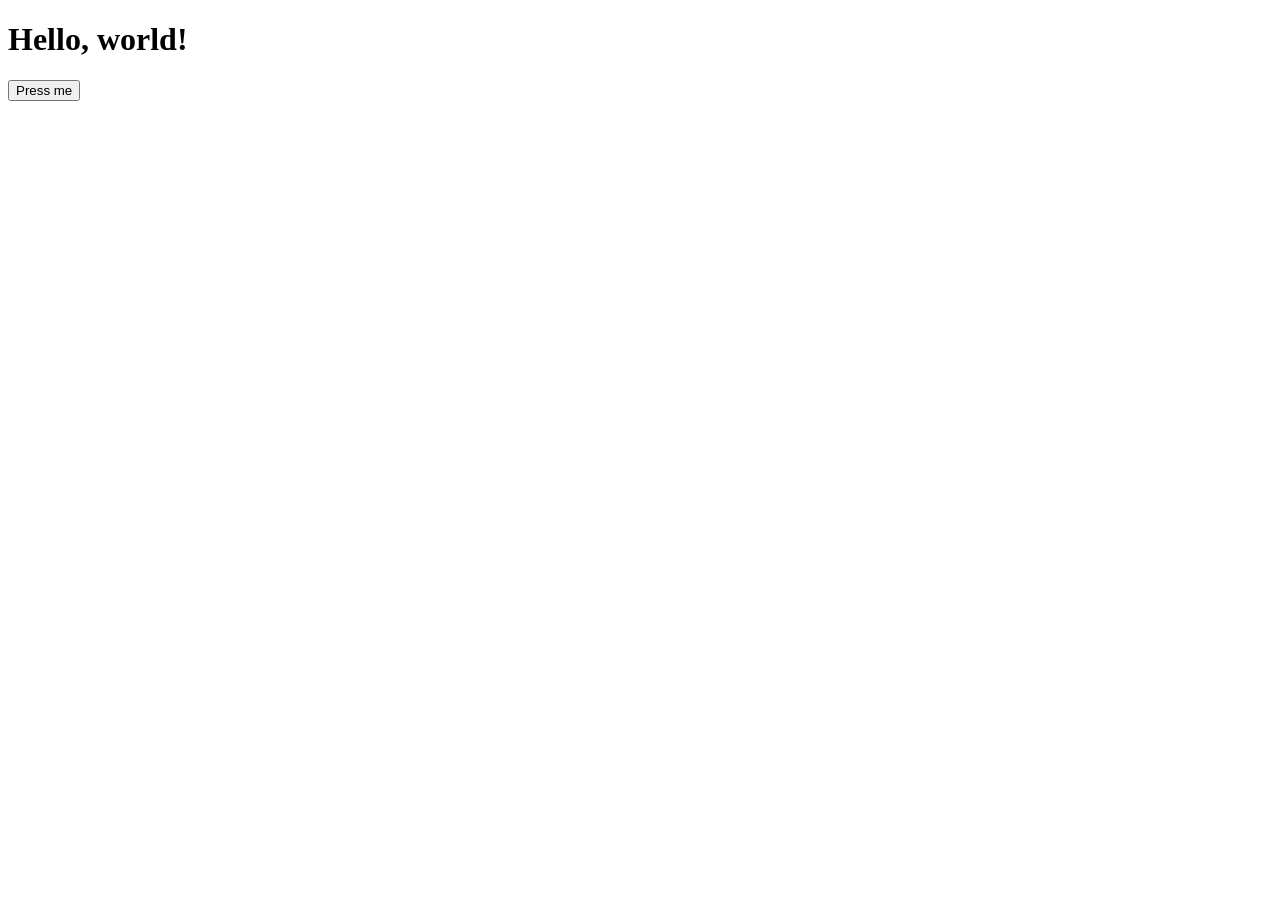
==== index.html @ caf8cec5 "Initialized workspace with Firebase Studio" ====
<!doctype html>
<html lang="en">
<head>
  <meta charset="UTF-8" />
  <meta name="viewport" content="width=device-width, initial-scale=1.0" />
  <title>Hello World</title>
  <link href='/style.css' rel='stylesheet'>
</head>
<body>
  <h1>Hello, world!</h1>
  <button onclick="console.log('hello');">Press me</button>
  <script defer type="text/javascript" src="/main.js"></script>
</body>
</html>
---- style.css ----
/* Add styles here */
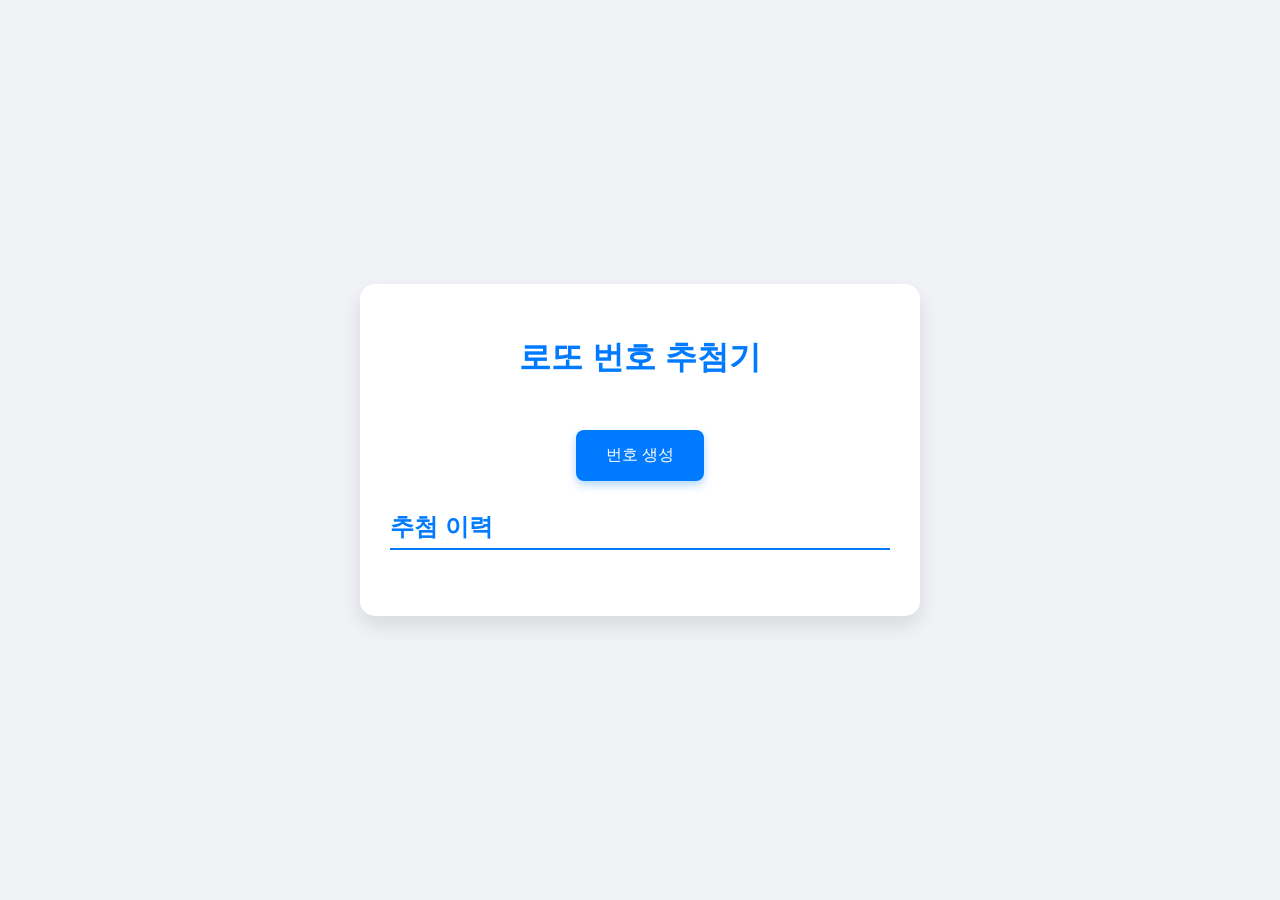
==== commit ef357c0c: "Upload all project code to GitHub" ====
--- a/index.html
+++ b/index.html
@@ -1,14 +1,22 @@
-<!doctype html>
-<html lang="en">
+
+<!DOCTYPE html>
+<html lang="ko">
 <head>
-  <meta charset="UTF-8" />
-  <meta name="viewport" content="width=device-width, initial-scale=1.0" />
-  <title>Hello World</title>
-  <link href='/style.css' rel='stylesheet'>
+    <meta charset="UTF-8">
+    <meta name="viewport" content="width=device-width, initial-scale=1.0">
+    <title>로또 번호 추첨기</title>
+    <link rel="stylesheet" href="style.css">
 </head>
 <body>
-  <h1>Hello, world!</h1>
-  <button onclick="console.log('hello');">Press me</button>
-  <script defer type="text/javascript" src="/main.js"></script>
+    <div class="container">
+        <h1>로또 번호 추첨기</h1>
+        <div id="lotto-numbers" class="lotto-numbers"></div>
+        <button id="generate-btn">번호 생성</button>
+        <div class="history">
+            <h2>추첨 이력</h2>
+            <ul id="history-list"></ul>
+        </div>
+    </div>
+    <script src="main.js"></script>
 </body>
 </html>
--- a/style.css
+++ b/style.css
@@ -1 +1,114 @@
-/* Add styles here */
+
+body {
+    font-family: 'Arial', sans-serif;
+    background-color: #f0f2f5;
+    color: #333;
+    display: flex;
+    justify-content: center;
+    align-items: center;
+    min-height: 100vh;
+    margin: 0;
+}
+
+.container {
+    background-color: #fff;
+    padding: 30px;
+    border-radius: 15px;
+    box-shadow: 0 10px 20px rgba(0, 0, 0, 0.1);
+    text-align: center;
+    width: 90%;
+    max-width: 500px;
+}
+
+h1 {
+    color: #007bff;
+    margin-bottom: 20px;
+}
+
+.lotto-numbers {
+    display: flex;
+    justify-content: center;
+    gap: 10px;
+    margin-bottom: 30px;
+}
+
+lotto-ball {
+    --ball-color: #ddd;
+    width: 50px;
+    height: 50px;
+    border-radius: 50%;
+    display: flex;
+    justify-content: center;
+    align-items: center;
+    font-size: 1.5rem;
+    font-weight: bold;
+    color: #fff;
+    background-color: var(--ball-color);
+    box-shadow: 0 4px 8px rgba(0, 0, 0, 0.2);
+    transition: transform 0.2s;
+}
+
+lotto-ball:hover {
+    transform: scale(1.1);
+}
+
+#generate-btn {
+    background-color: #007bff;
+    color: #fff;
+    border: none;
+    padding: 15px 30px;
+    font-size: 1rem;
+    border-radius: 8px;
+    cursor: pointer;
+    transition: background-color 0.3s, box-shadow 0.3s;
+    box-shadow: 0 4px 8px rgba(0, 123, 255, 0.3);
+}
+
+#generate-btn:hover {
+    background-color: #0056b3;
+    box-shadow: 0 6px 12px rgba(0, 123, 255, 0.5);
+}
+
+.history {
+    margin-top: 30px;
+    text-align: left;
+}
+
+.history h2 {
+    color: #007bff;
+    border-bottom: 2px solid #007bff;
+    padding-bottom: 5px;
+}
+
+#history-list {
+    list-style: none;
+    padding: 0;
+    max-height: 200px;
+    overflow-y: auto;
+}
+
+#history-list li {
+    background-color: #f8f9fa;
+    padding: 10px;
+    border-radius: 5px;
+    margin-bottom: 5px;
+    display: flex;
+    justify-content: space-between;
+    align-items: center;
+}
+
+@media (max-width: 600px) {
+    .container {
+        padding: 20px;
+    }
+
+    lotto-ball {
+        width: 40px;
+        height: 40px;
+        font-size: 1.2rem;
+    }
+
+    #generate-btn {
+        padding: 12px 25px;
+    }
+}
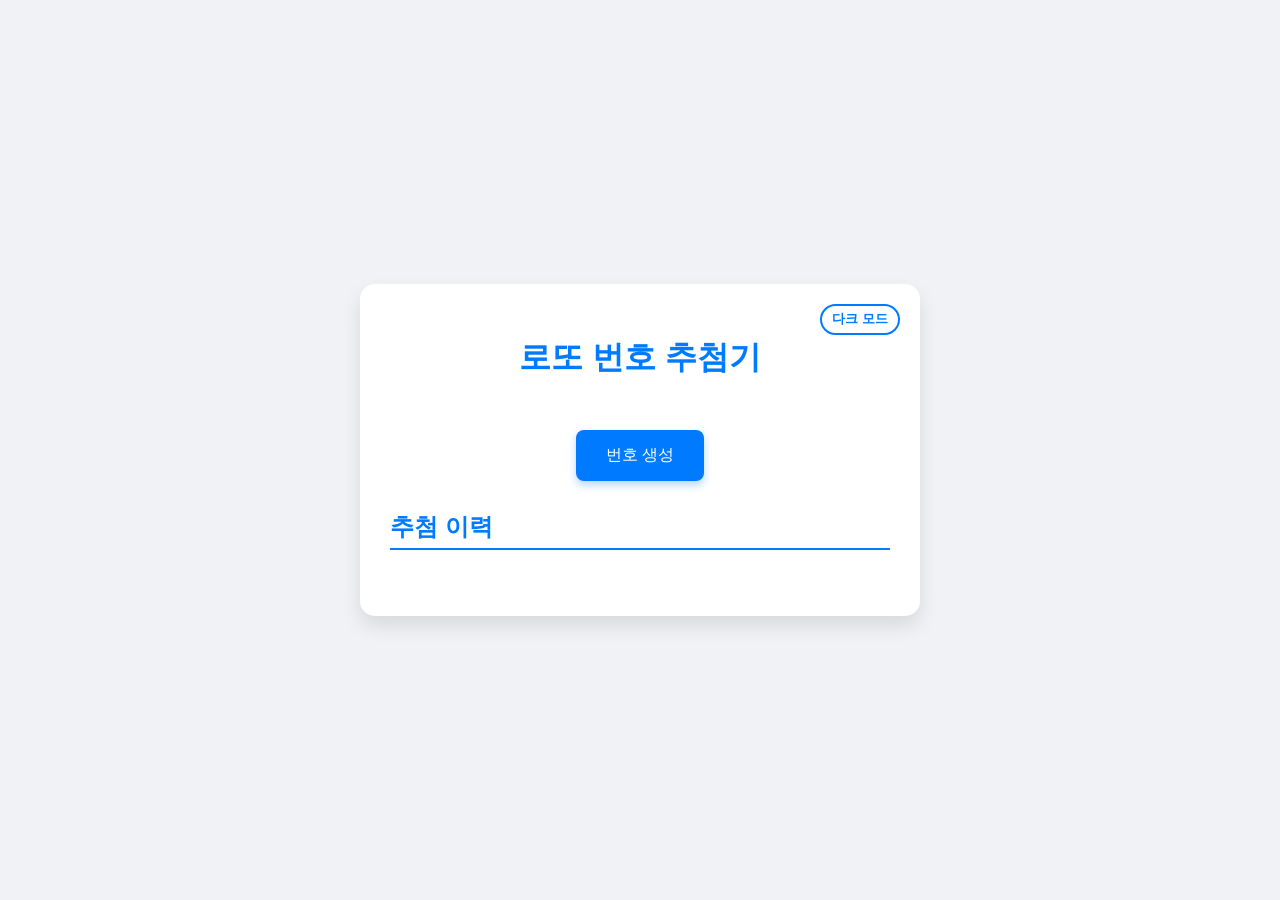
==== commit d75dfcc3: "Add dark/light mode toggle and theme persistence" ====
--- a/index.html
+++ b/index.html
@@ -9,6 +9,9 @@
 </head>
 <body>
     <div class="container">
+        <div class="theme-toggle-wrapper">
+            <button id="theme-toggle">다크 모드</button>
+        </div>
         <h1>로또 번호 추첨기</h1>
         <div id="lotto-numbers" class="lotto-numbers"></div>
         <button id="generate-btn">번호 생성</button>
--- a/style.css
+++ b/style.css
@@ -1,27 +1,77 @@
+
+:root {
+    --bg-color: #f0f2f5;
+    --container-bg: #fff;
+    --text-color: #333;
+    --primary-color: #007bff;
+    --primary-hover: #0056b3;
+    --history-bg: #f8f9fa;
+    --border-color: #007bff;
+    --ball-shadow: rgba(0, 0, 0, 0.2);
+    --container-shadow: rgba(0, 0, 0, 0.1);
+}
+
+[data-theme='dark'] {
+    --bg-color: #1a1a1a;
+    --container-bg: #2d2d2d;
+    --text-color: #f0f2f5;
+    --primary-color: #375a7f;
+    --primary-hover: #2b4764;
+    --history-bg: #3d3d3d;
+    --border-color: #375a7f;
+    --ball-shadow: rgba(0, 0, 0, 0.5);
+    --container-shadow: rgba(0, 0, 0, 0.3);
+}
 
 body {
     font-family: 'Arial', sans-serif;
-    background-color: #f0f2f5;
-    color: #333;
+    background-color: var(--bg-color);
+    color: var(--text-color);
     display: flex;
     justify-content: center;
     align-items: center;
     min-height: 100vh;
     margin: 0;
+    transition: background-color 0.3s, color 0.3s;
 }
 
 .container {
-    background-color: #fff;
+    background-color: var(--container-bg);
     padding: 30px;
     border-radius: 15px;
-    box-shadow: 0 10px 20px rgba(0, 0, 0, 0.1);
+    box-shadow: 0 10px 20px var(--container-shadow);
     text-align: center;
     width: 90%;
     max-width: 500px;
+    transition: background-color 0.3s, box-shadow 0.3s;
+    position: relative;
+}
+
+.theme-toggle-wrapper {
+    position: absolute;
+    top: 20px;
+    right: 20px;
+}
+
+#theme-toggle {
+    background: none;
+    border: 2px solid var(--primary-color);
+    color: var(--primary-color);
+    padding: 5px 10px;
+    border-radius: 20px;
+    cursor: pointer;
+    font-size: 0.8rem;
+    font-weight: bold;
+    transition: all 0.3s;
+}
+
+#theme-toggle:hover {
+    background-color: var(--primary-color);
+    color: #fff;
 }
 
 h1 {
-    color: #007bff;
+    color: var(--primary-color);
     margin-bottom: 20px;
 }
 
@@ -32,28 +82,8 @@
     margin-bottom: 30px;
 }
 
-lotto-ball {
-    --ball-color: #ddd;
-    width: 50px;
-    height: 50px;
-    border-radius: 50%;
-    display: flex;
-    justify-content: center;
-    align-items: center;
-    font-size: 1.5rem;
-    font-weight: bold;
-    color: #fff;
-    background-color: var(--ball-color);
-    box-shadow: 0 4px 8px rgba(0, 0, 0, 0.2);
-    transition: transform 0.2s;
-}
-
-lotto-ball:hover {
-    transform: scale(1.1);
-}
-
 #generate-btn {
-    background-color: #007bff;
+    background-color: var(--primary-color);
     color: #fff;
     border: none;
     padding: 15px 30px;
@@ -65,7 +95,7 @@
 }
 
 #generate-btn:hover {
-    background-color: #0056b3;
+    background-color: var(--primary-hover);
     box-shadow: 0 6px 12px rgba(0, 123, 255, 0.5);
 }
 
@@ -75,8 +105,8 @@
 }
 
 .history h2 {
-    color: #007bff;
-    border-bottom: 2px solid #007bff;
+    color: var(--primary-color);
+    border-bottom: 2px solid var(--border-color);
     padding-bottom: 5px;
 }
 
@@ -88,13 +118,14 @@
 }
 
 #history-list li {
-    background-color: #f8f9fa;
+    background-color: var(--history-bg);
     padding: 10px;
     border-radius: 5px;
     margin-bottom: 5px;
     display: flex;
     justify-content: space-between;
     align-items: center;
+    transition: background-color 0.3s;
 }
 
 @media (max-width: 600px) {
@@ -102,12 +133,6 @@
         padding: 20px;
     }
 
-    lotto-ball {
-        width: 40px;
-        height: 40px;
-        font-size: 1.2rem;
-    }
-
     #generate-btn {
         padding: 12px 25px;
     }
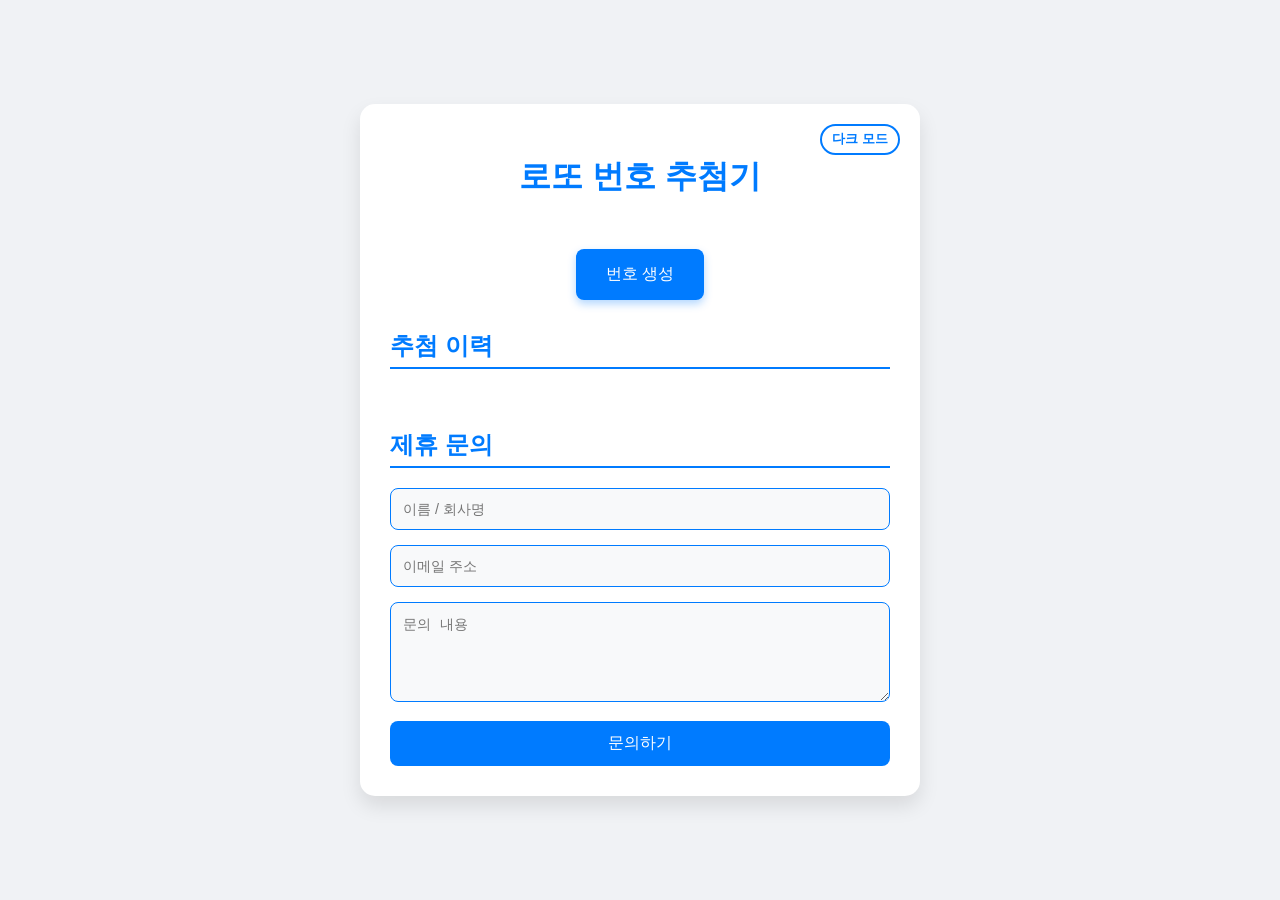
==== commit 66c209a3: "Add partnership inquiry form with Formspree integration" ====
--- a/index.html
+++ b/index.html
@@ -19,6 +19,21 @@
             <h2>추첨 이력</h2>
             <ul id="history-list"></ul>
         </div>
+        <div class="partnership">
+            <h2>제휴 문의</h2>
+            <form action="https://formspree.io/f/mgobdqrw" method="POST" id="partnership-form">
+                <div class="form-group">
+                    <input type="text" name="name" placeholder="이름 / 회사명" required>
+                </div>
+                <div class="form-group">
+                    <input type="email" name="_replyto" placeholder="이메일 주소" required>
+                </div>
+                <div class="form-group">
+                    <textarea name="message" placeholder="문의 내용" required></textarea>
+                </div>
+                <button type="submit" id="submit-btn">문의하기</button>
+            </form>
+        </div>
     </div>
     <script src="main.js"></script>
 </body>
--- a/style.css
+++ b/style.css
@@ -128,6 +128,57 @@
     transition: background-color 0.3s;
 }
 
+.partnership {
+    margin-top: 40px;
+    text-align: left;
+}
+
+.partnership h2 {
+    color: var(--primary-color);
+    border-bottom: 2px solid var(--border-color);
+    padding-bottom: 5px;
+}
+
+#partnership-form {
+    display: flex;
+    flex-direction: column;
+    gap: 15px;
+    margin-top: 15px;
+}
+
+.form-group input,
+.form-group textarea {
+    width: 100%;
+    padding: 12px;
+    border: 1px solid var(--border-color);
+    border-radius: 8px;
+    background-color: var(--history-bg);
+    color: var(--text-color);
+    font-size: 0.9rem;
+    box-sizing: border-box;
+    transition: background-color 0.3s, border-color 0.3s;
+}
+
+.form-group textarea {
+    height: 100px;
+    resize: vertical;
+}
+
+#submit-btn {
+    background-color: var(--primary-color);
+    color: #fff;
+    border: none;
+    padding: 12px;
+    font-size: 1rem;
+    border-radius: 8px;
+    cursor: pointer;
+    transition: background-color 0.3s;
+}
+
+#submit-btn:hover {
+    background-color: var(--primary-hover);
+}
+
 @media (max-width: 600px) {
     .container {
         padding: 20px;
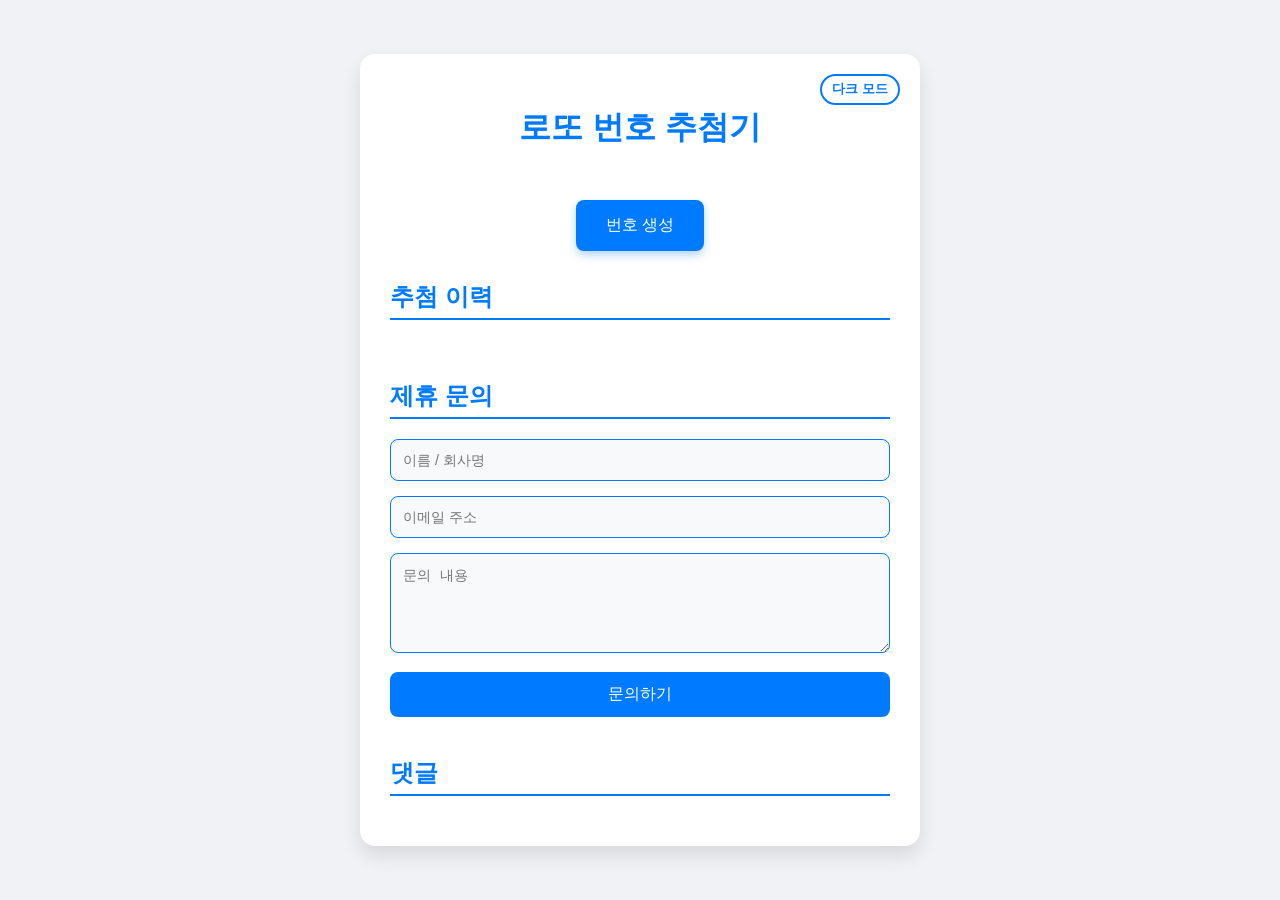
==== commit 579cfa41: "Integrate Disqus comment system" ====
--- a/index.html
+++ b/index.html
@@ -34,6 +34,19 @@
                 <button type="submit" id="submit-btn">문의하기</button>
             </form>
         </div>
+        <div class="comments">
+            <h2>댓글</h2>
+            <div id="disqus_thread"></div>
+            <script>
+                (function() {
+                var d = document, s = d.createElement('script');
+                s.src = 'https://konj-1.disqus.com/embed.js';
+                s.setAttribute('data-timestamp', +new Date());
+                (d.head || d.body).appendChild(s);
+                })();
+            </script>
+            <noscript>Please enable JavaScript to view the <a href="https://disqus.com/?ref_noscript">comments powered by Disqus.</a></noscript>
+        </div>
     </div>
     <script src="main.js"></script>
 </body>
--- a/style.css
+++ b/style.css
@@ -179,6 +179,18 @@
     background-color: var(--primary-hover);
 }
 
+.comments {
+    margin-top: 40px;
+    text-align: left;
+}
+
+.comments h2 {
+    color: var(--primary-color);
+    border-bottom: 2px solid var(--border-color);
+    padding-bottom: 5px;
+    margin-bottom: 20px;
+}
+
 @media (max-width: 600px) {
     .container {
         padding: 20px;
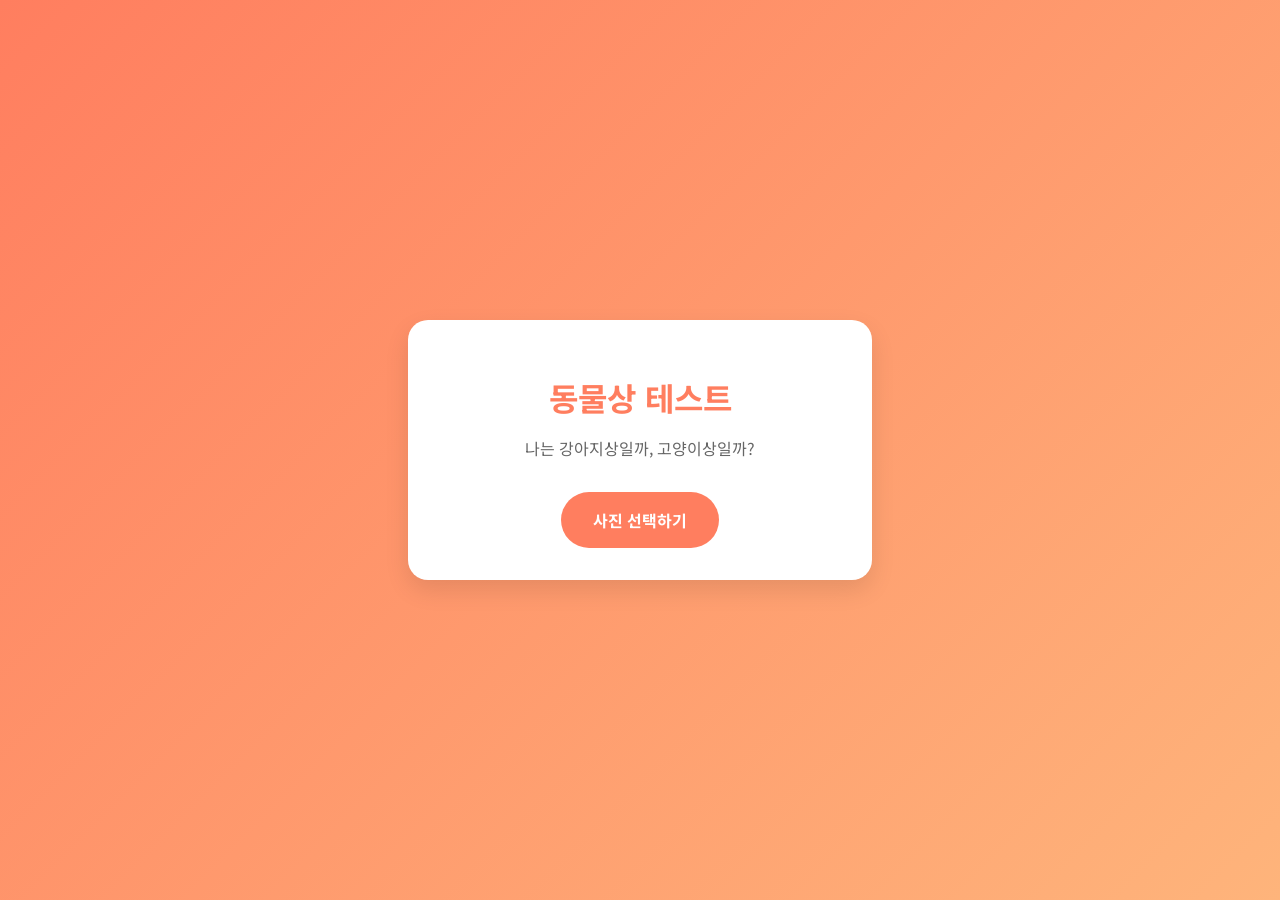
==== commit a8f60b5f: "feat: implement animal face test using teachable machine" ====
--- a/index.html
+++ b/index.html
@@ -1,53 +1,36 @@
-
 <!DOCTYPE html>
 <html lang="ko">
 <head>
     <meta charset="UTF-8">
     <meta name="viewport" content="width=device-width, initial-scale=1.0">
-    <title>로또 번호 추첨기</title>
+    <title>동물상 테스트 - 강아지? 고양이?</title>
     <link rel="stylesheet" href="style.css">
+    <link href="https://fonts.googleapis.com/css2?family=Noto+Sans+KR:wght@400;700&display=swap" rel="stylesheet">
 </head>
 <body>
     <div class="container">
-        <div class="theme-toggle-wrapper">
-            <button id="theme-toggle">다크 모드</button>
+        <h1>동물상 테스트</h1>
+        <p class="subtitle">나는 강아지상일까, 고양이상일까?</p>
+        
+        <div class="upload-section">
+            <input type="file" id="image-upload" accept="image/*" hidden>
+            <label for="image-upload" class="upload-btn">사진 선택하기</label>
         </div>
-        <h1>로또 번호 추첨기</h1>
-        <div id="lotto-numbers" class="lotto-numbers"></div>
-        <button id="generate-btn">번호 생성</button>
-        <div class="history">
-            <h2>추첨 이력</h2>
-            <ul id="history-list"></ul>
+
+        <div id="loading" class="hidden">
+            <div class="spinner"></div>
+            <p>AI가 분석 중입니다...</p>
         </div>
-        <div class="partnership">
-            <h2>제휴 문의</h2>
-            <form action="https://formspree.io/f/mgobdqrw" method="POST" id="partnership-form">
-                <div class="form-group">
-                    <input type="text" name="name" placeholder="이름 / 회사명" required>
-                </div>
-                <div class="form-group">
-                    <input type="email" name="_replyto" placeholder="이메일 주소" required>
-                </div>
-                <div class="form-group">
-                    <textarea name="message" placeholder="문의 내용" required></textarea>
-                </div>
-                <button type="submit" id="submit-btn">문의하기</button>
-            </form>
-        </div>
-        <div class="comments">
-            <h2>댓글</h2>
-            <div id="disqus_thread"></div>
-            <script>
-                (function() {
-                var d = document, s = d.createElement('script');
-                s.src = 'https://konj-1.disqus.com/embed.js';
-                s.setAttribute('data-timestamp', +new Date());
-                (d.head || d.body).appendChild(s);
-                })();
-            </script>
-            <noscript>Please enable JavaScript to view the <a href="https://disqus.com/?ref_noscript">comments powered by Disqus.</a></noscript>
+
+        <div id="result-container" class="hidden">
+            <img id="image-preview" src="#" alt="미리보기">
+            <div id="label-container"></div>
+            <button onclick="location.reload()" class="retry-btn">다시 하기</button>
         </div>
     </div>
+
+    <script src="https://cdn.jsdelivr.net/npm/@tensorflow/tfjs@latest/dist/tf.min.js"></script>
+    <script src="https://cdn.jsdelivr.net/npm/@teachablemachine/image@latest/dist/teachablemachine-image.min.js"></script>
     <script src="main.js"></script>
 </body>
 </html>
--- a/style.css
+++ b/style.css
@@ -1,202 +1,117 @@
-
 :root {
-    --bg-color: #f0f2f5;
-    --container-bg: #fff;
+    --primary-color: #ff7e5f;
+    --secondary-color: #feb47b;
     --text-color: #333;
-    --primary-color: #007bff;
-    --primary-hover: #0056b3;
-    --history-bg: #f8f9fa;
-    --border-color: #007bff;
-    --ball-shadow: rgba(0, 0, 0, 0.2);
-    --container-shadow: rgba(0, 0, 0, 0.1);
-}
-
-[data-theme='dark'] {
-    --bg-color: #1a1a1a;
-    --container-bg: #2d2d2d;
-    --text-color: #f0f2f5;
-    --primary-color: #375a7f;
-    --primary-hover: #2b4764;
-    --history-bg: #3d3d3d;
-    --border-color: #375a7f;
-    --ball-shadow: rgba(0, 0, 0, 0.5);
-    --container-shadow: rgba(0, 0, 0, 0.3);
+    --bg-color: #f8f9fa;
 }
 
 body {
-    font-family: 'Arial', sans-serif;
-    background-color: var(--bg-color);
-    color: var(--text-color);
+    font-family: 'Noto Sans KR', sans-serif;
+    background: linear-gradient(135deg, var(--primary-color), var(--secondary-color));
+    margin: 0;
     display: flex;
     justify-content: center;
     align-items: center;
     min-height: 100vh;
-    margin: 0;
-    transition: background-color 0.3s, color 0.3s;
+    color: var(--text-color);
 }
 
 .container {
-    background-color: var(--container-bg);
-    padding: 30px;
-    border-radius: 15px;
-    box-shadow: 0 10px 20px var(--container-shadow);
+    background: white;
+    padding: 2rem;
+    border-radius: 20px;
+    box-shadow: 0 10px 25px rgba(0,0,0,0.1);
     text-align: center;
     width: 90%;
-    max-width: 500px;
-    transition: background-color 0.3s, box-shadow 0.3s;
-    position: relative;
+    max-width: 400px;
 }
 
-.theme-toggle-wrapper {
-    position: absolute;
-    top: 20px;
-    right: 20px;
+h1 {
+    margin-bottom: 0.5rem;
+    color: var(--primary-color);
 }
 
-#theme-toggle {
+.subtitle {
+    margin-bottom: 2rem;
+    color: #666;
+}
+
+.upload-btn {
+    display: inline-block;
+    padding: 1rem 2rem;
+    background: var(--primary-color);
+    color: white;
+    border-radius: 50px;
+    cursor: pointer;
+    font-weight: bold;
+    transition: transform 0.2s, background 0.2s;
+}
+
+.upload-btn:hover {
+    background: #ff6a45;
+    transform: scale(1.05);
+}
+
+#image-preview {
+    width: 100%;
+    border-radius: 10px;
+    margin-top: 1rem;
+    max-height: 300px;
+    object-fit: cover;
+}
+
+#label-container {
+    margin: 1.5rem 0;
+    font-size: 1.2rem;
+    font-weight: bold;
+}
+
+.result-bar {
+    height: 10px;
+    background: #eee;
+    border-radius: 5px;
+    margin-top: 5px;
+    overflow: hidden;
+}
+
+.result-fill {
+    height: 100%;
+    background: var(--primary-color);
+    transition: width 0.5s ease-out;
+}
+
+.retry-btn {
     background: none;
     border: 2px solid var(--primary-color);
     color: var(--primary-color);
-    padding: 5px 10px;
-    border-radius: 20px;
+    padding: 0.5rem 1.5rem;
+    border-radius: 50px;
     cursor: pointer;
-    font-size: 0.8rem;
     font-weight: bold;
-    transition: all 0.3s;
+    margin-top: 1rem;
 }
 
-#theme-toggle:hover {
-    background-color: var(--primary-color);
-    color: #fff;
+.retry-btn:hover {
+    background: var(--primary-color);
+    color: white;
 }
 
-h1 {
-    color: var(--primary-color);
-    margin-bottom: 20px;
+.hidden {
+    display: none;
 }
 
-.lotto-numbers {
-    display: flex;
-    justify-content: center;
-    gap: 10px;
-    margin-bottom: 30px;
+/* Spinner */
+.spinner {
+    border: 4px solid #f3f3f3;
+    border-top: 4px solid var(--primary-color);
+    border-radius: 50%;
+    width: 30px;
+    height: 30px;
+    animation: spin 1s linear infinite;
+    margin: 20px auto;
 }
 
-#generate-btn {
-    background-color: var(--primary-color);
-    color: #fff;
-    border: none;
-    padding: 15px 30px;
-    font-size: 1rem;
-    border-radius: 8px;
-    cursor: pointer;
-    transition: background-color 0.3s, box-shadow 0.3s;
-    box-shadow: 0 4px 8px rgba(0, 123, 255, 0.3);
+@keyframes spin {
+    0% { transform: rotate(0deg); }
+    100% { transform: rotate(360deg); }
 }
-
-#generate-btn:hover {
-    background-color: var(--primary-hover);
-    box-shadow: 0 6px 12px rgba(0, 123, 255, 0.5);
-}
-
-.history {
-    margin-top: 30px;
-    text-align: left;
-}
-
-.history h2 {
-    color: var(--primary-color);
-    border-bottom: 2px solid var(--border-color);
-    padding-bottom: 5px;
-}
-
-#history-list {
-    list-style: none;
-    padding: 0;
-    max-height: 200px;
-    overflow-y: auto;
-}
-
-#history-list li {
-    background-color: var(--history-bg);
-    padding: 10px;
-    border-radius: 5px;
-    margin-bottom: 5px;
-    display: flex;
-    justify-content: space-between;
-    align-items: center;
-    transition: background-color 0.3s;
-}
-
-.partnership {
-    margin-top: 40px;
-    text-align: left;
-}
-
-.partnership h2 {
-    color: var(--primary-color);
-    border-bottom: 2px solid var(--border-color);
-    padding-bottom: 5px;
-}
-
-#partnership-form {
-    display: flex;
-    flex-direction: column;
-    gap: 15px;
-    margin-top: 15px;
-}
-
-.form-group input,
-.form-group textarea {
-    width: 100%;
-    padding: 12px;
-    border: 1px solid var(--border-color);
-    border-radius: 8px;
-    background-color: var(--history-bg);
-    color: var(--text-color);
-    font-size: 0.9rem;
-    box-sizing: border-box;
-    transition: background-color 0.3s, border-color 0.3s;
-}
-
-.form-group textarea {
-    height: 100px;
-    resize: vertical;
-}
-
-#submit-btn {
-    background-color: var(--primary-color);
-    color: #fff;
-    border: none;
-    padding: 12px;
-    font-size: 1rem;
-    border-radius: 8px;
-    cursor: pointer;
-    transition: background-color 0.3s;
-}
-
-#submit-btn:hover {
-    background-color: var(--primary-hover);
-}
-
-.comments {
-    margin-top: 40px;
-    text-align: left;
-}
-
-.comments h2 {
-    color: var(--primary-color);
-    border-bottom: 2px solid var(--border-color);
-    padding-bottom: 5px;
-    margin-bottom: 20px;
-}
-
-@media (max-width: 600px) {
-    .container {
-        padding: 20px;
-    }
-
-    #generate-btn {
-        padding: 12px 25px;
-    }
-}
